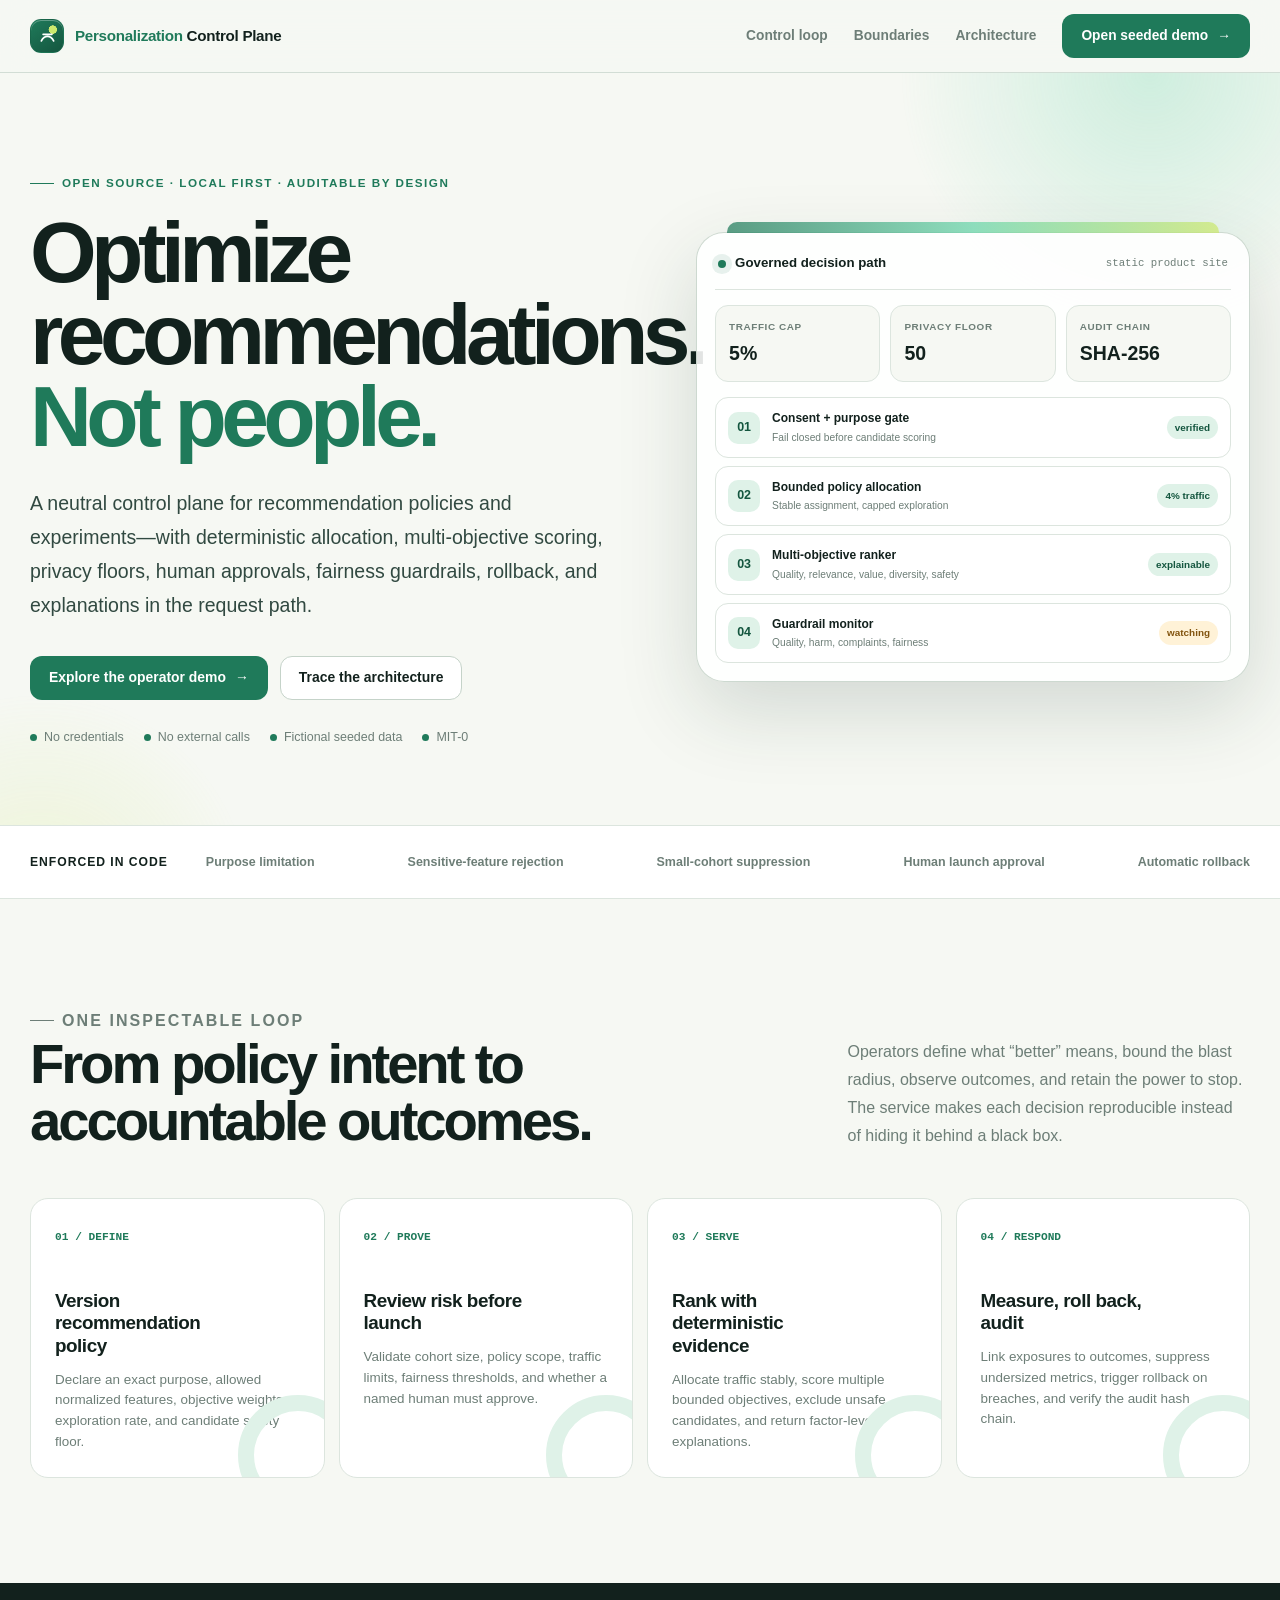
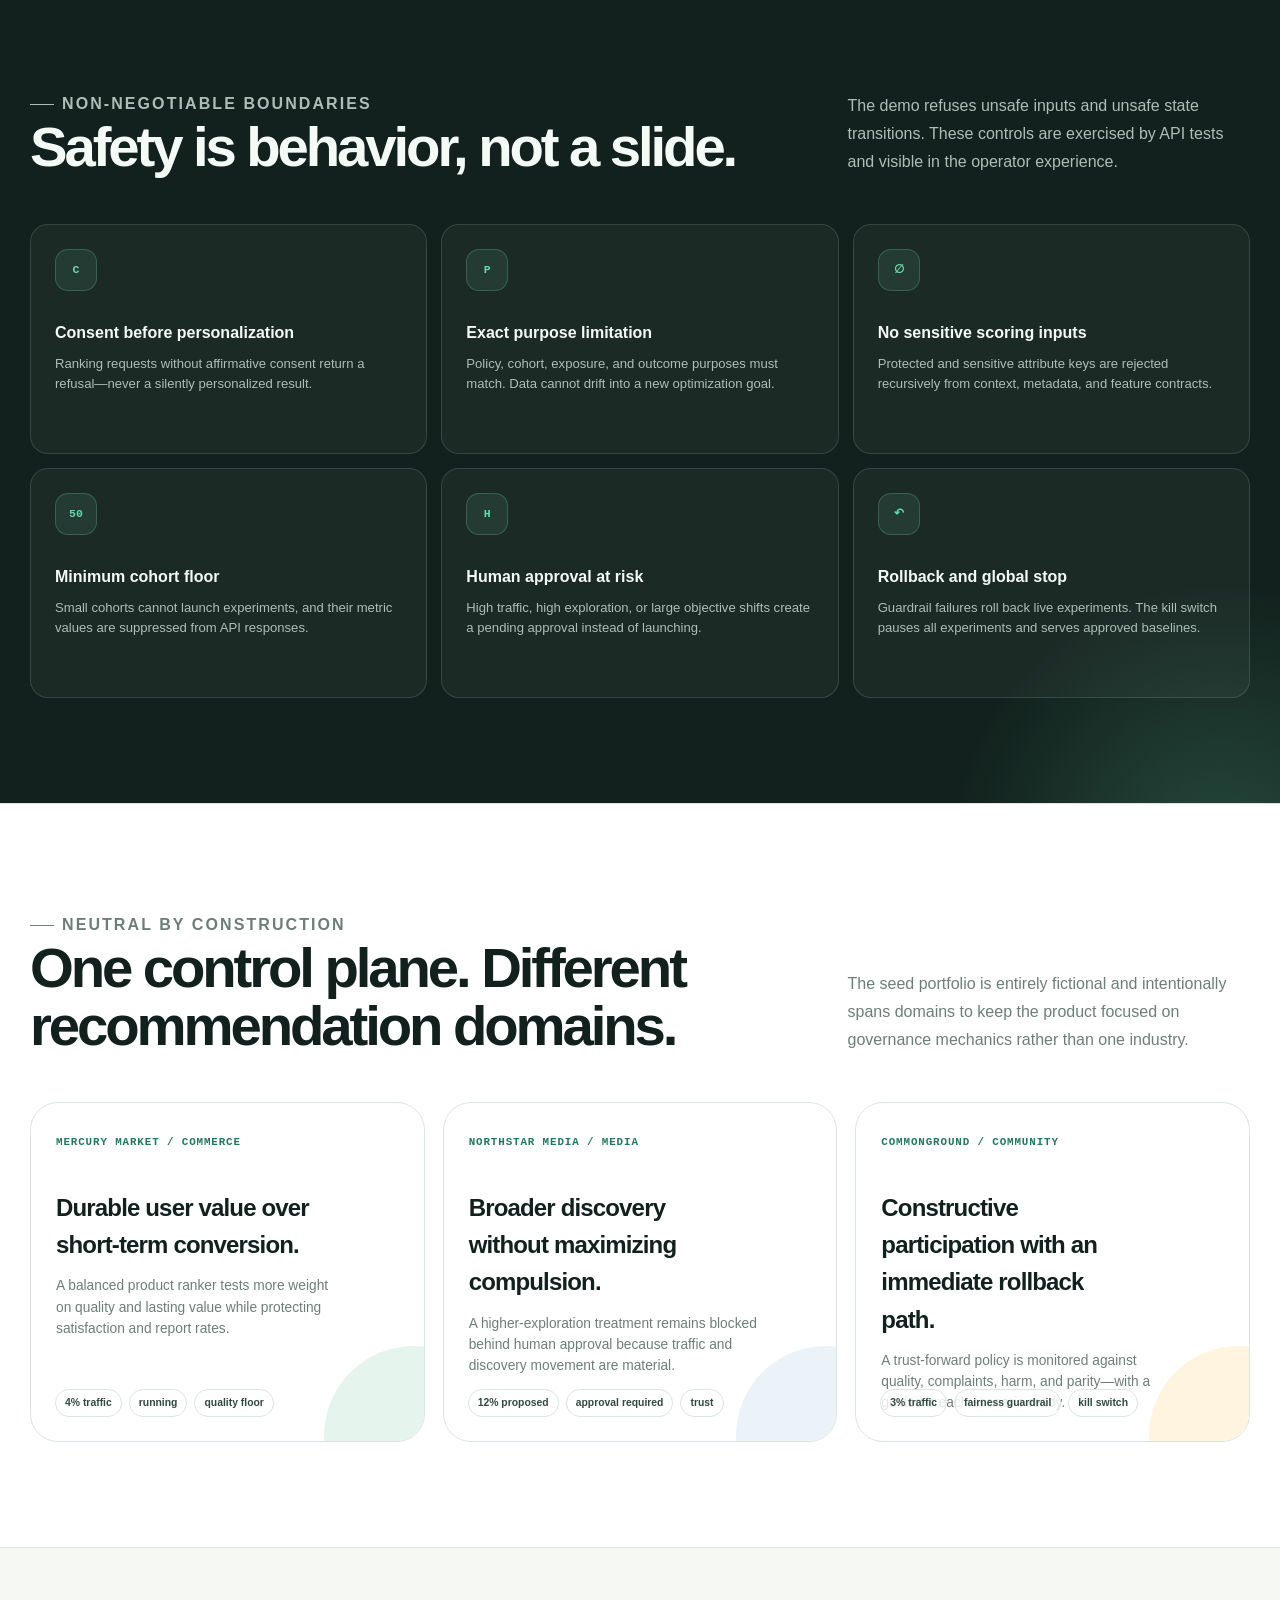
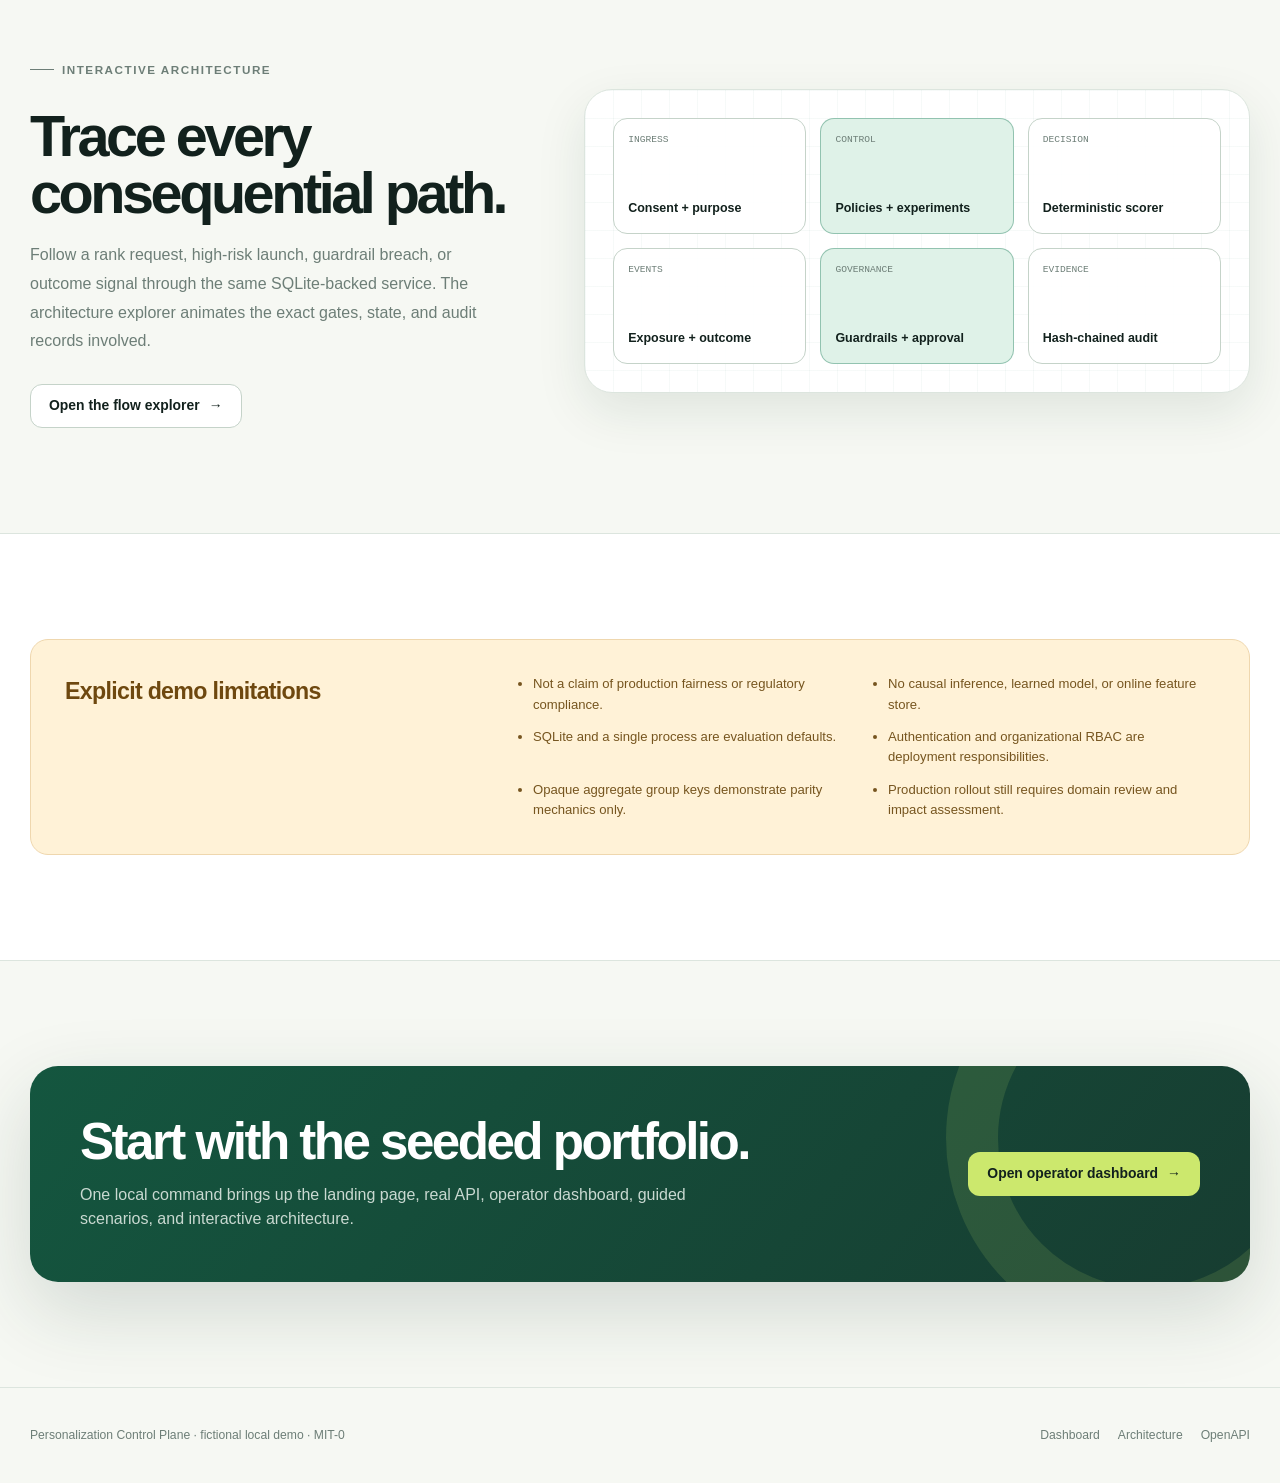
==== site/index.html @ 8608c295 "Initial open-source release" ====
<!doctype html>
<html lang="en">
  <head>
    <meta charset="utf-8">
    <meta name="viewport" content="width=device-width, initial-scale=1">
    <meta name="description" content="An open-source control plane for governed recommendation policies, experiments, guardrails, approvals, and deterministic ranking.">
    <meta name="theme-color" content="#f6f8f3">
    <title>Personalization Control Plane</title>
    <link rel="icon" href="data:image/svg+xml,%3Csvg xmlns='http://www.w3.org/2000/svg' viewBox='0 0 32 32'%3E%3Crect width='32' height='32' rx='9' fill='%231f7a5a'/%3E%3Cpath d='M8 20c4-8 12-8 16 0M10 13h12' stroke='white' stroke-width='2.2' fill='none' stroke-linecap='round'/%3E%3C/svg%3E">
    <link rel="stylesheet" href="assets/styles.css">
    <script src="assets/site.js" defer></script>
  </head>
  <body>
    <a class="skip-link" href="#main">Skip to content</a>
    <nav class="site-nav" aria-label="Primary navigation">
      <div class="container site-nav__inner">
        <a class="brand" href="./">
          <span class="brand__mark" aria-hidden="true">
            <svg viewBox="0 0 24 24" fill="none">
              <path d="M5 17c3.4-6.7 10.6-6.7 14 0M7 9.5h10" stroke="currentColor" stroke-width="2" stroke-linecap="round"/>
            </svg>
          </span>
          <span class="brand__text"><span>Personalization</span> Control Plane</span>
        </a>
        <button class="nav-toggle" type="button" aria-label="Toggle navigation" aria-expanded="false">☰</button>
        <div class="nav-links">
          <a href="#control-loop">Control loop</a>
          <a href="#principles">Boundaries</a>
          <a href="./architecture.html">Architecture</a>
          <a href="./dashboard.html" class="button">Open seeded demo <span aria-hidden="true">→</span></a>
        </div>
      </div>
    </nav>

    <main id="main">
      <section class="hero">
        <div class="container hero__grid">
          <div class="hero__copy reveal">
            <p class="eyebrow">Open source · local first · auditable by design</p>
            <h1>Optimize recommendations. <em>Not people.</em></h1>
            <p class="hero__lede">
              A neutral control plane for recommendation policies and experiments—with
              deterministic allocation, multi-objective scoring, privacy floors, human
              approvals, fairness guardrails, rollback, and explanations in the request path.
            </p>
            <div class="hero__actions">
              <a class="button" href="./dashboard.html">Explore the operator demo <span aria-hidden="true">→</span></a>
              <a class="button button--secondary" href="./architecture.html">Trace the architecture</a>
            </div>
            <ul class="hero__proof" aria-label="Product qualities">
              <li>No credentials</li>
              <li>No external calls</li>
              <li>Fictional seeded data</li>
              <li>MIT-0</li>
            </ul>
          </div>

          <div class="control-preview reveal" aria-label="Product preview">
            <div class="preview__bar">
              <div class="preview__title"><span class="live-dot"></span> Governed decision path</div>
              <span class="preview__status" id="service-status">checking local service…</span>
            </div>
            <div class="preview__metrics">
              <div class="preview-metric">
                <span>Traffic cap</span>
                <strong>5%</strong>
              </div>
              <div class="preview-metric">
                <span>Privacy floor</span>
                <strong>50</strong>
              </div>
              <div class="preview-metric">
                <span>Audit chain</span>
                <strong>SHA-256</strong>
              </div>
            </div>
            <div class="flow-stack">
              <div class="flow-row">
                <span class="flow-row__icon">01</span>
                <span><strong>Consent + purpose gate</strong><small>Fail closed before candidate scoring</small></span>
                <span class="status-pill">verified</span>
              </div>
              <div class="flow-row">
                <span class="flow-row__icon">02</span>
                <span><strong>Bounded policy allocation</strong><small>Stable assignment, capped exploration</small></span>
                <span class="status-pill">4% traffic</span>
              </div>
              <div class="flow-row">
                <span class="flow-row__icon">03</span>
                <span><strong>Multi-objective ranker</strong><small>Quality, relevance, value, diversity, safety</small></span>
                <span class="status-pill">explainable</span>
              </div>
              <div class="flow-row">
                <span class="flow-row__icon">04</span>
                <span><strong>Guardrail monitor</strong><small>Quality, harm, complaints, fairness</small></span>
                <span class="status-pill status-pill--amber">watching</span>
              </div>
            </div>
          </div>
        </div>
      </section>

      <div class="trust-bar">
        <div class="container trust-bar__inner">
          <strong>Enforced in code</strong>
          <ul class="trust-list">
            <li>Purpose limitation</li>
            <li>Sensitive-feature rejection</li>
            <li>Small-cohort suppression</li>
            <li>Human launch approval</li>
            <li>Automatic rollback</li>
          </ul>
        </div>
      </div>

      <section class="section" id="control-loop">
        <div class="container">
          <div class="section-head reveal">
            <div>
              <p class="eyebrow">One inspectable loop</p>
              <h2>From policy intent to accountable outcomes.</h2>
            </div>
            <p>
              Operators define what “better” means, bound the blast radius, observe
              outcomes, and retain the power to stop. The service makes each decision
              reproducible instead of hiding it behind a black box.
            </p>
          </div>
          <div class="loop-grid">
            <article class="loop-card reveal">
              <span class="loop-card__number">01 / DEFINE</span>
              <h3>Version recommendation policy</h3>
              <p>Declare an exact purpose, allowed normalized features, objective weights, exploration rate, and candidate safety floor.</p>
              <span class="loop-card__line"></span>
            </article>
            <article class="loop-card reveal">
              <span class="loop-card__number">02 / PROVE</span>
              <h3>Review risk before launch</h3>
              <p>Validate cohort size, policy scope, traffic limits, fairness thresholds, and whether a named human must approve.</p>
              <span class="loop-card__line"></span>
            </article>
            <article class="loop-card reveal">
              <span class="loop-card__number">03 / SERVE</span>
              <h3>Rank with deterministic evidence</h3>
              <p>Allocate traffic stably, score multiple bounded objectives, exclude unsafe candidates, and return factor-level explanations.</p>
              <span class="loop-card__line"></span>
            </article>
            <article class="loop-card reveal">
              <span class="loop-card__number">04 / RESPOND</span>
              <h3>Measure, roll back, audit</h3>
              <p>Link exposures to outcomes, suppress undersized metrics, trigger rollback on breaches, and verify the audit hash chain.</p>
              <span class="loop-card__line"></span>
            </article>
          </div>
        </div>
      </section>

      <section class="section section--dark" id="principles">
        <div class="container">
          <div class="section-head reveal">
            <div>
              <p class="eyebrow">Non-negotiable boundaries</p>
              <h2>Safety is behavior, not a slide.</h2>
            </div>
            <p>
              The demo refuses unsafe inputs and unsafe state transitions. These controls
              are exercised by API tests and visible in the operator experience.
            </p>
          </div>
          <div class="principle-grid">
            <article class="principle-card reveal">
              <span class="principle-card__icon">C</span>
              <h3>Consent before personalization</h3>
              <p>Ranking requests without affirmative consent return a refusal—never a silently personalized result.</p>
            </article>
            <article class="principle-card reveal">
              <span class="principle-card__icon">P</span>
              <h3>Exact purpose limitation</h3>
              <p>Policy, cohort, exposure, and outcome purposes must match. Data cannot drift into a new optimization goal.</p>
            </article>
            <article class="principle-card reveal">
              <span class="principle-card__icon">∅</span>
              <h3>No sensitive scoring inputs</h3>
              <p>Protected and sensitive attribute keys are rejected recursively from context, metadata, and feature contracts.</p>
            </article>
            <article class="principle-card reveal">
              <span class="principle-card__icon">50</span>
              <h3>Minimum cohort floor</h3>
              <p>Small cohorts cannot launch experiments, and their metric values are suppressed from API responses.</p>
            </article>
            <article class="principle-card reveal">
              <span class="principle-card__icon">H</span>
              <h3>Human approval at risk</h3>
              <p>High traffic, high exploration, or large objective shifts create a pending approval instead of launching.</p>
            </article>
            <article class="principle-card reveal">
              <span class="principle-card__icon">↶</span>
              <h3>Rollback and global stop</h3>
              <p>Guardrail failures roll back live experiments. The kill switch pauses all experiments and serves approved baselines.</p>
            </article>
          </div>
        </div>
      </section>

      <section class="section section--surface">
        <div class="container">
          <div class="section-head reveal">
            <div>
              <p class="eyebrow">Neutral by construction</p>
              <h2>One control plane. Different recommendation domains.</h2>
            </div>
            <p>
              The seed portfolio is entirely fictional and intentionally spans domains to
              keep the product focused on governance mechanics rather than one industry.
            </p>
          </div>
          <div class="domains">
            <article class="domain-card reveal" style="--domain-accent: #dff2e8">
              <span class="domain-card__label">Mercury Market / Commerce</span>
              <h3>Durable user value over short-term conversion.</h3>
              <p>A balanced product ranker tests more weight on quality and lasting value while protecting satisfaction and report rates.</p>
              <div class="domain-card__meta"><span class="tag">4% traffic</span><span class="tag">running</span><span class="tag">quality floor</span></div>
            </article>
            <article class="domain-card reveal" style="--domain-accent: #e6f0f8">
              <span class="domain-card__label">Northstar Media / Media</span>
              <h3>Broader discovery without maximizing compulsion.</h3>
              <p>A higher-exploration treatment remains blocked behind human approval because traffic and discovery movement are material.</p>
              <div class="domain-card__meta"><span class="tag">12% proposed</span><span class="tag">approval required</span><span class="tag">trust</span></div>
            </article>
            <article class="domain-card reveal" style="--domain-accent: #fff2d7">
              <span class="domain-card__label">CommonGround / Community</span>
              <h3>Constructive participation with an immediate rollback path.</h3>
              <p>A trust-forward policy is monitored against quality, complaints, harm, and parity—with a guided breach scenario ready.</p>
              <div class="domain-card__meta"><span class="tag">3% traffic</span><span class="tag">fairness guardrail</span><span class="tag">kill switch</span></div>
            </article>
          </div>
        </div>
      </section>

      <section class="section">
        <div class="container architecture-teaser">
          <div class="architecture-teaser__copy reveal">
            <p class="eyebrow">Interactive architecture</p>
            <h2>Trace every consequential path.</h2>
            <p>
              Follow a rank request, high-risk launch, guardrail breach, or outcome signal
              through the same SQLite-backed service. The architecture explorer animates
              the exact gates, state, and audit records involved.
            </p>
            <a class="button button--secondary" href="./architecture.html">Open the flow explorer <span aria-hidden="true">→</span></a>
          </div>
          <div class="mini-architecture reveal" aria-label="Architecture preview">
            <div class="mini-node"><span>INGRESS</span><strong>Consent + purpose</strong></div>
            <div class="mini-node"><span>CONTROL</span><strong>Policies + experiments</strong></div>
            <div class="mini-node"><span>DECISION</span><strong>Deterministic scorer</strong></div>
            <div class="mini-node"><span>EVENTS</span><strong>Exposure + outcome</strong></div>
            <div class="mini-node"><span>GOVERNANCE</span><strong>Guardrails + approval</strong></div>
            <div class="mini-node"><span>EVIDENCE</span><strong>Hash-chained audit</strong></div>
          </div>
        </div>
      </section>

      <section class="section section--surface">
        <div class="container">
          <div class="limitations reveal">
            <h2>Explicit demo limitations</h2>
            <ul>
              <li>Not a claim of production fairness or regulatory compliance.</li>
              <li>No causal inference, learned model, or online feature store.</li>
              <li>SQLite and a single process are evaluation defaults.</li>
              <li>Authentication and organizational RBAC are deployment responsibilities.</li>
              <li>Opaque aggregate group keys demonstrate parity mechanics only.</li>
              <li>Production rollout still requires domain review and impact assessment.</li>
            </ul>
          </div>
        </div>
      </section>

      <section class="section">
        <div class="container">
          <div class="cta-panel reveal">
            <div>
              <h2>Start with the seeded portfolio.</h2>
              <p>One local command brings up the landing page, real API, operator dashboard, guided scenarios, and interactive architecture.</p>
            </div>
            <a class="button" href="./dashboard.html">Open operator dashboard <span aria-hidden="true">→</span></a>
          </div>
        </div>
      </section>
    </main>

    <footer class="footer">
      <div class="container footer__inner">
        <span>Personalization Control Plane · fictional local demo · MIT-0</span>
        <div class="footer__links">
          <a href="./dashboard.html">Dashboard</a>
          <a href="./architecture.html">Architecture</a>
          <a href="/api/docs">OpenAPI</a>
        </div>
      </div>
    </footer>
  </body>
</html>
---- site/assets/styles.css ----
:root {
  --ink: #12211d;
  --ink-soft: #314941;
  --muted: #6d7e77;
  --paper: #f6f8f3;
  --surface: #ffffff;
  --surface-tint: #edf4ee;
  --line: #dce5de;
  --line-strong: #c5d3c9;
  --green: #1f7a5a;
  --green-dark: #14563f;
  --green-soft: #dff2e8;
  --mint: #69d5aa;
  --lime: #cce86d;
  --amber: #d9912b;
  --amber-soft: #fff2d7;
  --red: #ba4b4b;
  --red-soft: #fee9e5;
  --blue: #426e92;
  --blue-soft: #e6f0f8;
  --violet: #6557a5;
  --shadow-sm: 0 2px 10px rgba(23, 57, 44, 0.06);
  --shadow: 0 18px 50px rgba(23, 57, 44, 0.1);
  --shadow-lg: 0 28px 80px rgba(23, 57, 44, 0.16);
  --radius-sm: 10px;
  --radius: 18px;
  --radius-lg: 28px;
  --max: 1220px;
  --mono: "SFMono-Regular", Consolas, "Liberation Mono", monospace;
  --sans: Inter, ui-sans-serif, -apple-system, BlinkMacSystemFont, "Segoe UI", sans-serif;
}

* {
  box-sizing: border-box;
}

html {
  scroll-behavior: smooth;
}

body {
  margin: 0;
  background: var(--paper);
  color: var(--ink);
  font-family: var(--sans);
  line-height: 1.55;
  text-rendering: optimizeLegibility;
}

body::selection {
  background: var(--lime);
  color: var(--ink);
}

a {
  color: inherit;
}

button,
input,
select,
textarea {
  font: inherit;
}

button,
a {
  -webkit-tap-highlight-color: transparent;
}

button:focus-visible,
a:focus-visible,
input:focus-visible,
select:focus-visible,
textarea:focus-visible {
  outline: 3px solid rgba(31, 122, 90, 0.3);
  outline-offset: 3px;
}

.skip-link {
  position: fixed;
  top: -80px;
  left: 16px;
  z-index: 1000;
  padding: 10px 16px;
  border-radius: 0 0 10px 10px;
  background: var(--ink);
  color: #fff;
  text-decoration: none;
}

.skip-link:focus {
  top: 0;
}

.container {
  width: min(calc(100% - 40px), var(--max));
  margin: 0 auto;
}

.site-nav {
  position: sticky;
  top: 0;
  z-index: 100;
  border-bottom: 1px solid rgba(197, 211, 201, 0.72);
  background: rgba(246, 248, 243, 0.9);
  backdrop-filter: blur(18px);
}

.site-nav__inner {
  min-height: 72px;
  display: flex;
  align-items: center;
  justify-content: space-between;
  gap: 24px;
}

.brand {
  display: inline-flex;
  align-items: center;
  gap: 11px;
  color: var(--ink);
  font-size: 0.95rem;
  font-weight: 780;
  letter-spacing: -0.02em;
  text-decoration: none;
}

.brand__mark {
  width: 34px;
  height: 34px;
  display: grid;
  place-items: center;
  border: 1px solid rgba(31, 122, 90, 0.18);
  border-radius: 11px;
  background:
    radial-gradient(circle at 68% 30%, var(--lime) 0 13%, transparent 14%),
    linear-gradient(145deg, var(--green), var(--green-dark));
  box-shadow: inset 0 1px rgba(255, 255, 255, 0.3);
  color: white;
}

.brand__mark svg {
  width: 21px;
  height: 21px;
}

.brand__text span {
  color: var(--green);
}

.nav-links {
  display: flex;
  align-items: center;
  gap: 26px;
  margin-left: auto;
}

.nav-links a {
  color: var(--muted);
  font-size: 0.86rem;
  font-weight: 650;
  text-decoration: none;
  transition: color 0.2s ease;
}

.nav-links a:hover {
  color: var(--ink);
}

.nav-links a.button,
.nav-links a.button:hover {
  color: #fff !important;
}

.nav-toggle {
  display: none;
  width: 42px;
  height: 42px;
  border: 1px solid var(--line);
  border-radius: 12px;
  background: var(--surface);
  color: var(--ink);
  cursor: pointer;
}

.button {
  min-height: 44px;
  display: inline-flex;
  align-items: center;
  justify-content: center;
  gap: 9px;
  padding: 0 18px;
  border: 1px solid transparent;
  border-radius: 12px;
  background: var(--green);
  color: #fff;
  font-size: 0.87rem;
  font-weight: 730;
  text-decoration: none;
  cursor: pointer;
  transition:
    transform 0.2s ease,
    box-shadow 0.2s ease,
    background 0.2s ease;
}

.button:hover {
  transform: translateY(-1px);
  background: var(--green-dark);
  box-shadow: 0 10px 24px rgba(31, 122, 90, 0.2);
}

.button--secondary {
  border-color: var(--line-strong);
  background: var(--surface);
  color: var(--ink);
}

.button--secondary:hover {
  background: var(--surface-tint);
  box-shadow: var(--shadow-sm);
}

.button--danger {
  background: var(--red);
}

.button--danger:hover {
  background: #963b3b;
  box-shadow: 0 10px 24px rgba(186, 75, 75, 0.22);
}

.button--warning {
  border-color: #efd5a8;
  background: var(--amber-soft);
  color: #7a4d0b;
}

.button--small {
  min-height: 34px;
  padding: 0 12px;
  border-radius: 9px;
  font-size: 0.76rem;
}

.eyebrow {
  display: inline-flex;
  align-items: center;
  gap: 8px;
  margin: 0 0 18px;
  color: var(--green);
  font-size: 0.73rem;
  font-weight: 800;
  letter-spacing: 0.13em;
  text-transform: uppercase;
}

.eyebrow::before {
  width: 24px;
  height: 1px;
  background: currentColor;
  content: "";
}

.hero {
  position: relative;
  overflow: hidden;
  padding: 94px 0 78px;
}

.hero::before,
.hero::after {
  position: absolute;
  border-radius: 999px;
  content: "";
  filter: blur(1px);
  pointer-events: none;
}

.hero::before {
  width: 520px;
  height: 520px;
  top: -260px;
  right: -130px;
  background: radial-gradient(circle, rgba(105, 213, 170, 0.28), transparent 68%);
}

.hero::after {
  width: 440px;
  height: 440px;
  bottom: -300px;
  left: -180px;
  background: radial-gradient(circle, rgba(204, 232, 109, 0.22), transparent 68%);
}

.hero__grid {
  position: relative;
  z-index: 1;
  display: grid;
  grid-template-columns: minmax(0, 1.02fr) minmax(450px, 0.98fr);
  align-items: center;
  gap: clamp(42px, 7vw, 94px);
}

.hero h1 {
  max-width: 760px;
  margin: 0;
  font-size: clamp(3.2rem, 6.7vw, 6.2rem);
  font-weight: 810;
  letter-spacing: -0.065em;
  line-height: 0.96;
}

.hero h1 em {
  color: var(--green);
  font-style: normal;
}

.hero__lede {
  max-width: 670px;
  margin: 28px 0 0;
  color: var(--ink-soft);
  font-size: clamp(1.02rem, 1.8vw, 1.22rem);
  line-height: 1.75;
}

.hero__actions {
  display: flex;
  flex-wrap: wrap;
  gap: 12px;
  margin-top: 34px;
}

.hero__proof {
  display: flex;
  flex-wrap: wrap;
  gap: 8px 20px;
  margin: 28px 0 0;
  padding: 0;
  color: var(--muted);
  font-size: 0.78rem;
  list-style: none;
}

.hero__proof li {
  display: inline-flex;
  align-items: center;
  gap: 7px;
}

.hero__proof li::before {
  width: 7px;
  height: 7px;
  border-radius: 50%;
  background: var(--green);
  content: "";
}

.control-preview {
  position: relative;
  padding: 18px;
  border: 1px solid rgba(197, 211, 201, 0.86);
  border-radius: var(--radius-lg);
  background: rgba(255, 255, 255, 0.88);
  box-shadow: var(--shadow-lg);
  transform: rotate(1.2deg);
}

.control-preview::before {
  position: absolute;
  inset: -11px 30px auto;
  height: 11px;
  border-radius: 10px 10px 0 0;
  background: linear-gradient(90deg, var(--green), var(--mint), var(--lime));
  content: "";
  opacity: 0.72;
}

.preview__bar {
  display: flex;
  align-items: center;
  justify-content: space-between;
  gap: 16px;
  padding: 2px 3px 15px;
  border-bottom: 1px solid var(--line);
}

.preview__title {
  display: flex;
  align-items: center;
  gap: 9px;
  font-size: 0.83rem;
  font-weight: 760;
}

.live-dot {
  width: 8px;
  height: 8px;
  border-radius: 50%;
  background: var(--green);
  box-shadow: 0 0 0 6px rgba(31, 122, 90, 0.1);
  animation: livePulse 2.2s ease-in-out infinite;
}

@keyframes livePulse {
  50% {
    box-shadow: 0 0 0 10px rgba(31, 122, 90, 0.02);
    opacity: 0.66;
  }
}

.preview__status {
  color: var(--muted);
  font-family: var(--mono);
  font-size: 0.67rem;
}

.preview__metrics {
  display: grid;
  grid-template-columns: repeat(3, 1fr);
  gap: 10px;
  margin: 15px 0;
}

.preview-metric {
  padding: 13px;
  border: 1px solid var(--line);
  border-radius: 13px;
  background: var(--paper);
}

.preview-metric span {
  display: block;
  color: var(--muted);
  font-size: 0.62rem;
  font-weight: 700;
  letter-spacing: 0.06em;
  text-transform: uppercase;
}

.preview-metric strong {
  display: block;
  margin-top: 4px;
  font-size: 1.22rem;
}

.flow-stack {
  display: grid;
  gap: 8px;
}

.flow-row {
  display: grid;
  grid-template-columns: 34px 1fr auto;
  align-items: center;
  gap: 10px;
  padding: 11px 12px;
  border: 1px solid var(--line);
  border-radius: 13px;
  background: var(--surface);
}

.flow-row__icon {
  width: 32px;
  height: 32px;
  display: grid;
  place-items: center;
  border-radius: 10px;
  background: var(--green-soft);
  color: var(--green-dark);
  font-size: 0.78rem;
  font-weight: 800;
}

.flow-row strong {
  display: block;
  font-size: 0.75rem;
}

.flow-row small {
  display: block;
  margin-top: 2px;
  color: var(--muted);
  font-size: 0.64rem;
}

.status-pill {
  display: inline-flex;
  align-items: center;
  gap: 6px;
  padding: 4px 8px;
  border-radius: 999px;
  background: var(--green-soft);
  color: var(--green-dark);
  font-size: 0.62rem;
  font-weight: 760;
}

.status-pill--amber {
  background: var(--amber-soft);
  color: #82540f;
}

.status-pill--red {
  background: var(--red-soft);
  color: #8d3434;
}

.trust-bar {
  border-block: 1px solid var(--line);
  background: var(--surface);
}

.trust-bar__inner {
  min-height: 72px;
  display: grid;
  grid-template-columns: auto 1fr;
  align-items: center;
  gap: 38px;
}

.trust-bar strong {
  font-size: 0.76rem;
  letter-spacing: 0.08em;
  text-transform: uppercase;
}

.trust-list {
  display: flex;
  justify-content: space-between;
  gap: 20px;
  padding: 0;
  color: var(--muted);
  font-size: 0.78rem;
  font-weight: 650;
  list-style: none;
}

.section {
  padding: 105px 0;
}

.section--surface {
  border-block: 1px solid var(--line);
  background: var(--surface);
}

.section--dark {
  position: relative;
  overflow: hidden;
  background: var(--ink);
  color: #f4faf6;
}

.section--dark::before {
  position: absolute;
  width: 560px;
  height: 560px;
  right: -220px;
  bottom: -330px;
  border-radius: 50%;
  background: radial-gradient(circle, rgba(105, 213, 170, 0.22), transparent 68%);
  content: "";
}

.section-head {
  display: grid;
  grid-template-columns: minmax(0, 0.78fr) minmax(300px, 0.42fr);
  align-items: end;
  gap: 70px;
  margin-bottom: 48px;
}

.section-head h2,
.section-title {
  margin: 0;
  font-size: clamp(2.2rem, 4.4vw, 4.2rem);
  font-weight: 800;
  letter-spacing: -0.055em;
  line-height: 1.02;
}

.section-head p,
.section-copy {
  margin: 0;
  color: var(--muted);
  font-size: 1rem;
  line-height: 1.75;
}

.section--dark .section-head p,
.section--dark .section-copy {
  color: #aebeb6;
}

.loop-grid {
  display: grid;
  grid-template-columns: repeat(4, 1fr);
  gap: 14px;
}

.loop-card {
  position: relative;
  min-height: 280px;
  padding: 24px;
  overflow: hidden;
  border: 1px solid var(--line);
  border-radius: var(--radius);
  background: var(--surface);
  transition:
    transform 0.25s ease,
    box-shadow 0.25s ease,
    border-color 0.25s ease;
}

.loop-card:hover {
  transform: translateY(-4px);
  border-color: var(--line-strong);
  box-shadow: var(--shadow);
}

.loop-card__number {
  display: inline-flex;
  color: var(--green);
  font-family: var(--mono);
  font-size: 0.7rem;
  font-weight: 700;
}

.loop-card h3 {
  max-width: 190px;
  margin: 42px 0 12px;
  font-size: 1.18rem;
  letter-spacing: -0.025em;
  line-height: 1.2;
}

.loop-card p {
  margin: 0;
  color: var(--muted);
  font-size: 0.84rem;
}

.loop-card__line {
  position: absolute;
  width: 120px;
  height: 120px;
  right: -34px;
  bottom: -38px;
  border: 16px solid var(--green-soft);
  border-radius: 50%;
}

.principle-grid {
  display: grid;
  grid-template-columns: repeat(3, 1fr);
  gap: 14px;
}

.principle-card {
  min-height: 230px;
  padding: 24px;
  border: 1px solid rgba(255, 255, 255, 0.12);
  border-radius: var(--radius);
  background: rgba(255, 255, 255, 0.045);
}

.principle-card__icon {
  width: 42px;
  height: 42px;
  display: grid;
  place-items: center;
  border: 1px solid rgba(105, 213, 170, 0.25);
  border-radius: 13px;
  background: rgba(105, 213, 170, 0.1);
  color: var(--mint);
  font-family: var(--mono);
  font-size: 0.72rem;
  font-weight: 800;
}

.principle-card h3 {
  margin: 30px 0 8px;
  font-size: 1rem;
}

.principle-card p {
  margin: 0;
  color: #aebeb6;
  font-size: 0.82rem;
}

.domains {
  display: grid;
  grid-template-columns: repeat(3, 1fr);
  gap: 18px;
}

.domain-card {
  position: relative;
  min-height: 340px;
  padding: 25px;
  overflow: hidden;
  border: 1px solid var(--line);
  border-radius: var(--radius-lg);
  background: var(--surface);
}

.domain-card::after {
  position: absolute;
  width: 180px;
  height: 180px;
  right: -80px;
  bottom: -85px;
  border-radius: 50%;
  background: var(--domain-accent, var(--green-soft));
  content: "";
  opacity: 0.8;
}

.domain-card__label {
  color: var(--green);
  font-family: var(--mono);
  font-size: 0.68rem;
  font-weight: 800;
  letter-spacing: 0.08em;
  text-transform: uppercase;
}

.domain-card h3 {
  max-width: 260px;
  margin: 36px 0 12px;
  font-size: 1.5rem;
  letter-spacing: -0.035em;
}

.domain-card p {
  max-width: 290px;
  margin: 0;
  color: var(--muted);
  font-size: 0.86rem;
}

.domain-card__meta {
  position: absolute;
  z-index: 1;
  bottom: 24px;
  left: 24px;
  display: flex;
  flex-wrap: wrap;
  gap: 7px;
}

.tag {
  display: inline-flex;
  padding: 5px 9px;
  border: 1px solid var(--line);
  border-radius: 999px;
  background: rgba(255, 255, 255, 0.82);
  color: var(--ink-soft);
  font-size: 0.65rem;
  font-weight: 700;
}

.architecture-teaser {
  display: grid;
  grid-template-columns: minmax(0, 0.42fr) minmax(0, 0.58fr);
  gap: 72px;
  align-items: center;
}

.architecture-teaser__copy h2 {
  margin: 0 0 20px;
  font-size: clamp(2.4rem, 4.5vw, 4.6rem);
  letter-spacing: -0.06em;
  line-height: 0.98;
}

.architecture-teaser__copy p {
  margin: 0 0 28px;
  color: var(--muted);
  line-height: 1.8;
}

.mini-architecture {
  position: relative;
  display: grid;
  grid-template-columns: repeat(3, 1fr);
  gap: 14px;
  padding: 28px;
  border: 1px solid var(--line);
  border-radius: var(--radius-lg);
  background:
    linear-gradient(rgba(31, 122, 90, 0.04) 1px, transparent 1px),
    linear-gradient(90deg, rgba(31, 122, 90, 0.04) 1px, transparent 1px),
    var(--surface);
  background-size: 28px 28px;
  box-shadow: var(--shadow);
}

.mini-node {
  min-height: 116px;
  display: flex;
  flex-direction: column;
  justify-content: space-between;
  padding: 14px;
  border: 1px solid var(--line-strong);
  border-radius: 14px;
  background: rgba(255, 255, 255, 0.94);
}

.mini-node:nth-child(2),
.mini-node:nth-child(5) {
  border-color: rgba(31, 122, 90, 0.4);
  background: var(--green-soft);
}

.mini-node span {
  color: var(--muted);
  font-family: var(--mono);
  font-size: 0.6rem;
}

.mini-node strong {
  font-size: 0.78rem;
}

.limitations {
  display: grid;
  grid-template-columns: 0.35fr 0.65fr;
  gap: 70px;
  padding: 34px;
  border: 1px solid #efd7ae;
  border-radius: var(--radius);
  background: var(--amber-soft);
}

.limitations h2 {
  margin: 0;
  color: #6e480f;
  font-size: 1.45rem;
  letter-spacing: -0.03em;
}

.limitations ul {
  display: grid;
  grid-template-columns: repeat(2, 1fr);
  gap: 12px 28px;
  margin: 0;
  padding-left: 20px;
  color: #76551f;
  font-size: 0.82rem;
}

.cta-panel {
  position: relative;
  overflow: hidden;
  display: grid;
  grid-template-columns: 1fr auto;
  align-items: center;
  gap: 40px;
  padding: 50px;
  border-radius: var(--radius-lg);
  background: linear-gradient(130deg, var(--green-dark), #173d31);
  color: #fff;
  box-shadow: var(--shadow-lg);
}

.cta-panel::after {
  position: absolute;
  width: 300px;
  height: 300px;
  right: -100px;
  top: -130px;
  border: 52px solid rgba(204, 232, 109, 0.12);
  border-radius: 50%;
  content: "";
}

.cta-panel h2 {
  position: relative;
  z-index: 1;
  margin: 0;
  font-size: clamp(2rem, 4vw, 3.6rem);
  letter-spacing: -0.05em;
  line-height: 1;
}

.cta-panel p {
  position: relative;
  z-index: 1;
  max-width: 610px;
  margin: 15px 0 0;
  color: #c9d9d1;
}

.cta-panel .button {
  position: relative;
  z-index: 1;
  background: var(--lime);
  color: var(--ink);
}

.footer {
  padding: 38px 0;
  border-top: 1px solid var(--line);
}

.footer__inner {
  display: flex;
  justify-content: space-between;
  gap: 30px;
  color: var(--muted);
  font-size: 0.76rem;
}

.footer__links {
  display: flex;
  flex-wrap: wrap;
  gap: 18px;
}

.footer a {
  text-decoration: none;
}

.reveal {
  opacity: 1;
  transform: none;
}

/* Dashboard ------------------------------------------------------------- */

.dashboard-body {
  min-height: 100vh;
  overflow-x: hidden;
  background: #f2f5f0;
}

.dashboard-shell {
  min-height: 100vh;
  display: grid;
  grid-template-columns: 248px minmax(0, 1fr);
}

.sidebar {
  position: sticky;
  top: 0;
  height: 100vh;
  display: flex;
  flex-direction: column;
  padding: 22px 16px;
  border-right: 1px solid var(--line);
  background: #f8faf6;
}

.sidebar .brand {
  padding: 0 8px 22px;
}

.sidebar__label {
  margin: 14px 10px 8px;
  color: #90a098;
  font-size: 0.62rem;
  font-weight: 800;
  letter-spacing: 0.12em;
  text-transform: uppercase;
}

.dashboard-nav {
  display: grid;
  gap: 4px;
}

.dashboard-nav button {
  width: 100%;
  display: flex;
  align-items: center;
  gap: 11px;
  padding: 10px 12px;
  border: 0;
  border-radius: 10px;
  background: transparent;
  color: var(--muted);
  font-size: 0.78rem;
  font-weight: 660;
  text-align: left;
  cursor: pointer;
}

.dashboard-nav button:hover {
  background: #edf2ed;
  color: var(--ink);
}

.dashboard-nav button.is-active {
  background: var(--green-soft);
  color: var(--green-dark);
}

.nav-icon {
  width: 20px;
  display: inline-grid;
  place-items: center;
  font-family: var(--mono);
  font-size: 0.64rem;
  font-weight: 800;
}

.sidebar__footer {
  margin-top: auto;
  padding: 14px;
  border: 1px solid var(--line);
  border-radius: 14px;
  background: var(--surface);
}

.sidebar__footer strong {
  display: block;
  font-size: 0.72rem;
}

.sidebar__footer p {
  margin: 5px 0 0;
  color: var(--muted);
  font-size: 0.65rem;
}

.dashboard-main {
  min-width: 0;
}

.dashboard-topbar {
  position: sticky;
  top: 0;
  z-index: 50;
  min-height: 70px;
  display: flex;
  align-items: center;
  justify-content: space-between;
  gap: 20px;
  padding: 0 28px;
  border-bottom: 1px solid var(--line);
  background: rgba(242, 245, 240, 0.9);
  backdrop-filter: blur(16px);
}

.topbar__title {
  display: flex;
  align-items: center;
  gap: 12px;
}

.topbar__title h1 {
  margin: 0;
  font-size: 1rem;
  letter-spacing: -0.02em;
}

.topbar__title span {
  color: var(--muted);
  font-size: 0.7rem;
}

.topbar__actions {
  display: flex;
  align-items: center;
  gap: 9px;
}

.health-chip {
  display: inline-flex;
  align-items: center;
  gap: 7px;
  padding: 7px 10px;
  border: 1px solid var(--line);
  border-radius: 999px;
  background: var(--surface);
  color: var(--muted);
  font-size: 0.68rem;
  font-weight: 700;
}

.health-chip::before {
  width: 7px;
  height: 7px;
  border-radius: 50%;
  background: var(--green);
  content: "";
}

.dashboard-content {
  width: min(100%, 1460px);
  padding: 30px;
}

.dashboard-view {
  display: none;
  animation: viewIn 0.28s ease;
}

.dashboard-view.is-active {
  display: block;
}

@keyframes viewIn {
  from {
    opacity: 0;
    transform: translateY(6px);
  }
}

.view-head {
  display: flex;
  align-items: end;
  justify-content: space-between;
  gap: 30px;
  margin-bottom: 24px;
}

.view-head h2 {
  margin: 0;
  font-size: clamp(1.65rem, 3vw, 2.35rem);
  letter-spacing: -0.045em;
}

.view-head p {
  max-width: 650px;
  margin: 7px 0 0;
  color: var(--muted);
  font-size: 0.78rem;
}

.metric-grid {
  display: grid;
  grid-template-columns: repeat(4, 1fr);
  gap: 12px;
}

.metric-card {
  min-height: 132px;
  padding: 18px;
  border: 1px solid var(--line);
  border-radius: 16px;
  background: var(--surface);
  box-shadow: var(--shadow-sm);
}

.metric-card__label {
  display: flex;
  align-items: center;
  justify-content: space-between;
  gap: 12px;
  color: var(--muted);
  font-size: 0.68rem;
  font-weight: 700;
}

.metric-card__value {
  display: block;
  margin-top: 18px;
  font-size: 2rem;
  font-weight: 800;
  letter-spacing: -0.055em;
}

.metric-card__note {
  display: block;
  margin-top: 4px;
  color: var(--muted);
  font-size: 0.65rem;
}

.dashboard-grid {
  display: grid;
  grid-template-columns: minmax(0, 1.4fr) minmax(320px, 0.6fr);
  gap: 14px;
  margin-top: 14px;
}

.panel {
  min-width: 0;
  padding: 20px;
  border: 1px solid var(--line);
  border-radius: 16px;
  background: var(--surface);
  box-shadow: var(--shadow-sm);
}

.panel--flush {
  padding: 0;
  overflow: hidden;
}

.panel__head {
  display: flex;
  align-items: center;
  justify-content: space-between;
  gap: 18px;
  margin-bottom: 16px;
}

.panel__head h3 {
  margin: 0;
  font-size: 0.9rem;
}

.panel__head p {
  margin: 3px 0 0;
  color: var(--muted);
  font-size: 0.67rem;
}

.domain-list,
.activity-list,
.control-list {
  display: grid;
  gap: 9px;
}

.domain-row,
.activity-row,
.control-row {
  display: grid;
  grid-template-columns: auto 1fr auto;
  align-items: center;
  gap: 12px;
  padding: 12px;
  border: 1px solid var(--line);
  border-radius: 12px;
  background: #fbfcfa;
}

.domain-row__mark,
.activity-row__mark,
.control-row__mark {
  width: 34px;
  height: 34px;
  display: grid;
  place-items: center;
  border-radius: 10px;
  background: var(--green-soft);
  color: var(--green-dark);
  font-family: var(--mono);
  font-size: 0.64rem;
  font-weight: 800;
  text-transform: uppercase;
}

.domain-row strong,
.activity-row strong,
.control-row strong {
  display: block;
  font-size: 0.73rem;
}

.domain-row small,
.activity-row small,
.control-row small {
  display: block;
  margin-top: 2px;
  color: var(--muted);
  font-size: 0.62rem;
}

.table-wrap {
  max-width: 100%;
  overflow-x: auto;
}

.data-table {
  width: 100%;
  border-collapse: collapse;
  font-size: 0.72rem;
}

.data-table th {
  padding: 11px 14px;
  border-bottom: 1px solid var(--line);
  background: #f8faf7;
  color: var(--muted);
  font-size: 0.61rem;
  font-weight: 800;
  letter-spacing: 0.06em;
  text-align: left;
  text-transform: uppercase;
  white-space: nowrap;
}

.data-table td {
  padding: 13px 14px;
  border-bottom: 1px solid #edf1ed;
  vertical-align: top;
}

.data-table tbody tr:last-child td {
  border-bottom: 0;
}

.data-table tbody tr:hover {
  background: #fbfcfa;
}

.table-title {
  display: block;
  color: var(--ink);
  font-weight: 730;
}

.table-subtitle {
  display: block;
  max-width: 340px;
  margin-top: 3px;
  color: var(--muted);
  font-size: 0.63rem;
}

.state {
  display: inline-flex;
  align-items: center;
  gap: 5px;
  padding: 4px 8px;
  border-radius: 999px;
  background: #edf1ed;
  color: var(--ink-soft);
  font-size: 0.6rem;
  font-weight: 760;
  white-space: nowrap;
}

.state::before {
  width: 6px;
  height: 6px;
  border-radius: 50%;
  background: currentColor;
  content: "";
}

.state--running,
.state--active,
.state--approved,
.state--low,
.state--visible,
.state--passed,
.state--eligible {
  background: var(--green-soft);
  color: var(--green-dark);
}

.state--pending_approval,
.state--review,
.state--paused,
.state--high,
.state--suppressed,
.state--privacy_blocked {
  background: var(--amber-soft);
  color: #80520f;
}

.state--rolled_back,
.state--killed,
.state--denied,
.state--failed {
  background: var(--red-soft);
  color: #913b3b;
}

.policy-grid {
  display: grid;
  grid-template-columns: repeat(3, 1fr);
  gap: 13px;
}

.panel-heading-pad {
  margin: 0;
  padding: 18px 20px;
  border-bottom: 1px solid var(--line);
}

.panel-spaced {
  margin-top: 14px;
}

.inline-actions {
  display: flex;
  flex-wrap: wrap;
  gap: 6px;
}

.purpose-cell {
  min-width: 250px;
}

.hash-code {
  padding: 4px 6px;
  border-radius: 6px;
  background: #edf2ed;
  color: var(--green-dark);
  font-family: var(--mono);
  font-size: 0.62rem;
}

.kill-switch-card {
  display: grid;
  gap: 12px;
  padding: 16px;
  border: 1px solid var(--line);
  border-radius: 13px;
  background: #fbfcfa;
}

.kill-switch-card.is-active {
  border-color: #efc2bc;
  background: #fff7f5;
}

.kill-switch-card strong {
  font-size: 0.84rem;
}

.kill-switch-card p {
  margin: 0;
  color: var(--muted);
  font-size: 0.68rem;
}

.kill-switch-card .button {
  justify-self: start;
}

.policy-card {
  padding: 20px;
  border: 1px solid var(--line);
  border-radius: 16px;
  background: var(--surface);
  box-shadow: var(--shadow-sm);
}

.policy-card__top {
  display: flex;
  align-items: start;
  justify-content: space-between;
  gap: 14px;
}

.policy-card h3 {
  margin: 0;
  font-size: 0.91rem;
  letter-spacing: -0.02em;
}

.policy-card__purpose {
  min-height: 46px;
  margin: 8px 0 18px;
  color: var(--muted);
  font-size: 0.67rem;
}

.weight-list {
  display: grid;
  gap: 8px;
}

.weight-row {
  display: grid;
  grid-template-columns: 88px 1fr 34px;
  align-items: center;
  gap: 8px;
  font-size: 0.62rem;
}

.weight-bar {
  height: 6px;
  overflow: hidden;
  border-radius: 999px;
  background: #edf1ed;
}

.weight-bar span {
  height: 100%;
  display: block;
  border-radius: inherit;
  background: linear-gradient(90deg, var(--green), var(--mint));
}

.policy-card__footer {
  display: flex;
  justify-content: space-between;
  gap: 12px;
  margin-top: 18px;
  padding-top: 14px;
  border-top: 1px solid var(--line);
  color: var(--muted);
  font-size: 0.62rem;
}

.governance-grid {
  display: grid;
  grid-template-columns: repeat(3, 1fr);
  gap: 13px;
}

.governance-card {
  min-height: 190px;
  padding: 20px;
  border: 1px solid var(--line);
  border-radius: 16px;
  background: var(--surface);
}

.governance-card strong {
  display: block;
  margin-top: 28px;
  font-size: 0.88rem;
}

.governance-card p {
  margin: 7px 0 0;
  color: var(--muted);
  font-size: 0.67rem;
}

.guardrail-meter {
  height: 8px;
  margin-top: 20px;
  overflow: hidden;
  border-radius: 999px;
  background: #edf1ed;
}

.guardrail-meter span {
  height: 100%;
  display: block;
  border-radius: inherit;
  background: var(--green);
}

.demo-grid {
  display: grid;
  grid-template-columns: 340px minmax(0, 1fr);
  gap: 14px;
}

.scenario-list {
  display: grid;
  gap: 9px;
}

.scenario-button {
  width: 100%;
  display: grid;
  grid-template-columns: 34px 1fr auto;
  align-items: center;
  gap: 10px;
  padding: 12px;
  border: 1px solid var(--line);
  border-radius: 12px;
  background: #fbfcfa;
  color: var(--ink);
  text-align: left;
  cursor: pointer;
  transition:
    border-color 0.2s ease,
    background 0.2s ease;
}

.scenario-button:hover,
.scenario-button.is-active {
  border-color: rgba(31, 122, 90, 0.38);
  background: var(--green-soft);
}

.scenario-button__number {
  width: 32px;
  height: 32px;
  display: grid;
  place-items: center;
  border-radius: 9px;
  background: var(--surface);
  color: var(--green);
  font-family: var(--mono);
  font-size: 0.65rem;
  font-weight: 800;
}

.scenario-button strong {
  display: block;
  font-size: 0.71rem;
}

.scenario-button small {
  display: block;
  margin-top: 2px;
  color: var(--muted);
  font-size: 0.59rem;
}

.demo-stage {
  min-height: 520px;
  padding: 24px;
  overflow: hidden;
  border: 1px solid var(--line);
  border-radius: 16px;
  background:
    radial-gradient(circle at 85% 0, rgba(105, 213, 170, 0.16), transparent 35%),
    var(--surface);
  box-shadow: var(--shadow-sm);
}

.demo-stage__empty {
  min-height: 470px;
  display: grid;
  place-items: center;
  color: var(--muted);
  text-align: center;
}

.demo-stage__empty div {
  max-width: 360px;
}

.demo-stage__empty strong {
  display: block;
  color: var(--ink);
  font-size: 1rem;
}

.demo-stage__empty p {
  margin: 8px 0 0;
  font-size: 0.72rem;
}

.demo-result h3 {
  margin: 0;
  font-size: 1.25rem;
  letter-spacing: -0.03em;
}

.talk-track {
  display: grid;
  gap: 8px;
  margin: 18px 0;
  padding: 0;
  list-style: none;
}

.talk-track li {
  display: grid;
  grid-template-columns: 22px 1fr;
  gap: 9px;
  color: var(--ink-soft);
  font-size: 0.7rem;
}

.talk-track li::before {
  width: 20px;
  height: 20px;
  display: grid;
  place-items: center;
  border-radius: 50%;
  background: var(--green-soft);
  color: var(--green-dark);
  content: "✓";
  font-size: 0.62rem;
  font-weight: 800;
}

.json-view {
  max-height: 340px;
  margin: 0;
  padding: 16px;
  overflow: auto;
  border: 1px solid var(--line);
  border-radius: 12px;
  background: #10231c;
  color: #d9f2e5;
  font-family: var(--mono);
  font-size: 0.63rem;
  line-height: 1.65;
  white-space: pre-wrap;
}

.skeleton {
  min-height: 80px;
  overflow: hidden;
  border-radius: 12px;
  background: linear-gradient(90deg, #edf1ed 25%, #f8faf7 45%, #edf1ed 65%);
  background-size: 220% 100%;
  animation: skeleton 1.4s infinite linear;
}

@keyframes skeleton {
  to {
    background-position: -220% 0;
  }
}

.toast-region {
  position: fixed;
  z-index: 300;
  right: 22px;
  bottom: 22px;
  display: grid;
  gap: 9px;
}

.toast {
  width: min(360px, calc(100vw - 44px));
  padding: 13px 15px;
  border: 1px solid var(--line);
  border-radius: 12px;
  background: var(--surface);
  box-shadow: var(--shadow);
  color: var(--ink-soft);
  font-size: 0.7rem;
  animation: toastIn 0.25s ease;
}

.toast strong {
  display: block;
  margin-bottom: 2px;
  color: var(--ink);
}

.toast--error {
  border-color: #efc2bc;
  background: #fff7f5;
}

@keyframes toastIn {
  from {
    opacity: 0;
    transform: translateY(8px);
  }
}

.mobile-dashboard-toggle {
  display: none;
}

/* Architecture ---------------------------------------------------------- */

.architecture-body {
  background:
    linear-gradient(rgba(31, 122, 90, 0.035) 1px, transparent 1px),
    linear-gradient(90deg, rgba(31, 122, 90, 0.035) 1px, transparent 1px),
    var(--paper);
  background-size: 36px 36px;
}

.arch-hero {
  padding: 92px 0 52px;
}

.arch-hero__grid {
  display: grid;
  grid-template-columns: minmax(0, 0.7fr) minmax(280px, 0.3fr);
  align-items: end;
  gap: 70px;
}

.arch-hero h1 {
  max-width: 850px;
  margin: 0;
  font-size: clamp(3rem, 7vw, 6.8rem);
  letter-spacing: -0.07em;
  line-height: 0.92;
}

.arch-hero__aside {
  padding: 20px;
  border: 1px solid var(--line);
  border-radius: var(--radius);
  background: rgba(255, 255, 255, 0.85);
  box-shadow: var(--shadow-sm);
}

.arch-hero__aside p {
  margin: 0;
  color: var(--muted);
  font-size: 0.8rem;
}

.arch-hero__aside strong {
  display: block;
  margin-bottom: 8px;
  color: var(--ink);
}

.flow-selector {
  display: flex;
  flex-wrap: wrap;
  gap: 8px;
  margin: 30px 0 20px;
}

.flow-selector button {
  min-height: 38px;
  padding: 0 14px;
  border: 1px solid var(--line-strong);
  border-radius: 999px;
  background: rgba(255, 255, 255, 0.84);
  color: var(--muted);
  font-size: 0.7rem;
  font-weight: 720;
  cursor: pointer;
}

.flow-selector button:hover,
.flow-selector button.is-active {
  border-color: var(--green);
  background: var(--green);
  color: #fff;
}

.architecture-canvas {
  position: relative;
  min-height: 690px;
  padding: 34px;
  overflow: hidden;
  border: 1px solid var(--line-strong);
  border-radius: var(--radius-lg);
  background: rgba(255, 255, 255, 0.94);
  box-shadow: var(--shadow-lg);
}

.architecture-canvas::before {
  position: absolute;
  inset: 0;
  background:
    radial-gradient(circle at 10% 15%, rgba(204, 232, 109, 0.12), transparent 27%),
    radial-gradient(circle at 92% 82%, rgba(105, 213, 170, 0.15), transparent 30%);
  content: "";
  pointer-events: none;
}

.arch-lanes {
  position: relative;
  z-index: 1;
  display: grid;
  grid-template-columns: repeat(4, minmax(0, 1fr));
  gap: 52px 28px;
}

.arch-lane-label {
  grid-column: 1 / -1;
  display: flex;
  align-items: center;
  gap: 12px;
  margin-bottom: -30px;
  color: var(--muted);
  font-family: var(--mono);
  font-size: 0.63rem;
  font-weight: 800;
  letter-spacing: 0.11em;
  text-transform: uppercase;
}

.arch-lane-label::after {
  height: 1px;
  flex: 1;
  background: var(--line);
  content: "";
}

.arch-node {
  position: relative;
  min-height: 126px;
  display: flex;
  flex-direction: column;
  justify-content: space-between;
  padding: 15px;
  border: 1px solid var(--line-strong);
  border-radius: 15px;
  background: #fff;
  box-shadow: var(--shadow-sm);
  transition:
    transform 0.3s ease,
    border-color 0.3s ease,
    box-shadow 0.3s ease,
    opacity 0.3s ease;
}

.arch-node::after {
  position: absolute;
  width: 28px;
  height: 2px;
  top: 50%;
  right: -29px;
  background: var(--line-strong);
  content: "";
}

.arch-node:nth-of-type(4n + 1)::after,
.arch-node.no-arrow::after {
  display: none;
}

.arch-node__top {
  display: flex;
  align-items: start;
  justify-content: space-between;
  gap: 8px;
}

.arch-node__code {
  color: var(--green);
  font-family: var(--mono);
  font-size: 0.58rem;
  font-weight: 800;
}

.arch-node__badge {
  padding: 3px 6px;
  border-radius: 999px;
  background: var(--surface-tint);
  color: var(--muted);
  font-size: 0.52rem;
  font-weight: 800;
  text-transform: uppercase;
}

.arch-node strong {
  display: block;
  font-size: 0.78rem;
}

.arch-node small {
  display: block;
  margin-top: 4px;
  color: var(--muted);
  font-size: 0.6rem;
}

.arch-node.is-muted {
  opacity: 0.34;
}

.arch-node.is-active {
  z-index: 2;
  transform: translateY(-4px) scale(1.02);
  border-color: var(--green);
  box-shadow: 0 16px 34px rgba(31, 122, 90, 0.18);
}

.arch-node.is-active::before {
  position: absolute;
  inset: -7px;
  border: 1px solid rgba(31, 122, 90, 0.22);
  border-radius: 20px;
  content: "";
  animation: nodePulse 1s ease-out infinite;
}

.arch-node.is-complete {
  border-color: rgba(31, 122, 90, 0.45);
  background: #f5fbf7;
}

.arch-node.is-danger {
  border-color: var(--red);
  background: var(--red-soft);
}

@keyframes nodePulse {
  to {
    inset: -15px;
    opacity: 0;
  }
}

.arch-packet {
  position: absolute;
  z-index: 3;
  width: 10px;
  height: 10px;
  border: 2px solid #fff;
  border-radius: 50%;
  background: var(--lime);
  box-shadow: 0 0 0 5px rgba(204, 232, 109, 0.2);
  pointer-events: none;
  transition:
    left 0.55s cubic-bezier(0.2, 0.8, 0.2, 1),
    top 0.55s cubic-bezier(0.2, 0.8, 0.2, 1);
  display: none;
}

.arch-packet.is-ready {
  display: block;
}

.flow-inspector {
  position: relative;
  z-index: 1;
  display: grid;
  grid-template-columns: 160px 1fr auto;
  align-items: center;
  gap: 18px;
  margin-top: 26px;
  padding: 16px;
  border: 1px solid var(--line);
  border-radius: 14px;
  background: #f8faf7;
}

.flow-inspector__progress {
  color: var(--green);
  font-family: var(--mono);
  font-size: 0.67rem;
  font-weight: 800;
}

.flow-inspector strong {
  display: block;
  font-size: 0.76rem;
}

.flow-inspector p {
  margin: 3px 0 0;
  color: var(--muted);
  font-size: 0.64rem;
}

.arch-detail-grid {
  display: grid;
  grid-template-columns: repeat(3, 1fr);
  gap: 14px;
}

.arch-detail-card {
  min-height: 250px;
  padding: 22px;
  border: 1px solid var(--line);
  border-radius: var(--radius);
  background: var(--surface);
}

.arch-detail-card span {
  color: var(--green);
  font-family: var(--mono);
  font-size: 0.64rem;
  font-weight: 800;
}

.arch-detail-card h3 {
  margin: 34px 0 10px;
  font-size: 1.1rem;
}

.arch-detail-card p,
.arch-detail-card li {
  color: var(--muted);
  font-size: 0.75rem;
}

.arch-detail-card ul {
  display: grid;
  gap: 6px;
  margin: 12px 0 0;
  padding-left: 18px;
}

@media (max-width: 1100px) {
  .hero__grid {
    grid-template-columns: 1fr;
  }

  .hero__copy {
    max-width: 850px;
  }

  .control-preview {
    max-width: 720px;
    transform: none;
  }

  .loop-grid {
    grid-template-columns: repeat(2, 1fr);
  }

  .principle-grid,
  .policy-grid,
  .governance-grid {
    grid-template-columns: repeat(2, 1fr);
  }

  .architecture-teaser {
    grid-template-columns: 1fr;
  }

  .metric-grid {
    grid-template-columns: repeat(2, 1fr);
  }

  .dashboard-grid {
    grid-template-columns: 1fr;
  }

  .arch-lanes {
    grid-template-columns: repeat(3, minmax(0, 1fr));
  }

  .arch-node::after {
    display: none;
  }
}

@media (max-width: 850px) {
  .nav-toggle {
    display: grid;
    place-items: center;
  }

  .nav-links {
    position: absolute;
    top: 72px;
    right: 20px;
    left: 20px;
    display: none;
    align-items: stretch;
    padding: 16px;
    border: 1px solid var(--line);
    border-radius: 14px;
    background: var(--surface);
    box-shadow: var(--shadow);
  }

  .nav-links.is-open {
    display: grid;
  }

  .nav-links .button {
    margin-top: 4px;
  }

  .section-head,
  .arch-hero__grid {
    grid-template-columns: 1fr;
    gap: 24px;
  }

  .domains {
    grid-template-columns: 1fr;
  }

  .domain-card {
    min-height: 280px;
  }

  .limitations {
    grid-template-columns: 1fr;
    gap: 22px;
  }

  .cta-panel {
    grid-template-columns: 1fr;
    padding: 38px;
  }

  .dashboard-shell {
    display: block;
  }

  .sidebar {
    position: fixed;
    z-index: 120;
    width: 248px;
    transform: translateX(-105%);
    transition: transform 0.25s ease;
    box-shadow: var(--shadow);
  }

  .sidebar.is-open {
    transform: none;
  }

  .mobile-dashboard-toggle {
    width: 38px;
    height: 38px;
    display: grid;
    place-items: center;
    border: 1px solid var(--line);
    border-radius: 10px;
    background: var(--surface);
    cursor: pointer;
  }

  .dashboard-topbar {
    padding: 0 18px;
  }

  .topbar__title span,
  .health-chip {
    display: none;
  }

  .dashboard-content {
    padding: 22px 18px;
  }

  .policy-grid,
  .governance-grid {
    grid-template-columns: 1fr;
  }

  .demo-grid {
    grid-template-columns: 1fr;
  }

  .arch-lanes {
    grid-template-columns: repeat(2, minmax(0, 1fr));
  }

  .flow-inspector {
    grid-template-columns: 1fr;
  }

  .arch-detail-grid {
    grid-template-columns: 1fr;
  }
}

@media (max-width: 620px) {
  .container {
    width: min(calc(100% - 28px), var(--max));
  }

  .brand__text {
    max-width: 190px;
    line-height: 1.15;
  }

  .hero {
    padding: 66px 0 60px;
  }

  .hero h1 {
    font-size: clamp(2.75rem, 14vw, 4.3rem);
  }

  .control-preview {
    padding: 13px;
    border-radius: 20px;
  }

  .preview__metrics {
    grid-template-columns: 1fr;
  }

  .trust-bar__inner {
    grid-template-columns: 1fr;
    gap: 12px;
    padding: 20px 0;
  }

  .trust-list {
    display: grid;
    grid-template-columns: repeat(2, 1fr);
  }

  .section {
    padding: 76px 0;
  }

  .loop-grid,
  .principle-grid,
  .metric-grid {
    grid-template-columns: 1fr;
  }

  .mini-architecture {
    grid-template-columns: repeat(2, 1fr);
    padding: 18px;
  }

  .limitations ul {
    grid-template-columns: 1fr;
  }

  .footer__inner {
    display: grid;
  }

  .view-head {
    align-items: start;
    flex-direction: column;
  }

  .topbar__actions .button span {
    display: none;
  }

  .arch-hero {
    padding-top: 64px;
  }

  .architecture-canvas {
    min-height: 760px;
    padding: 20px;
  }

  .arch-lanes {
    grid-template-columns: 1fr;
  }
}

@media (prefers-reduced-motion: reduce) {
  *,
  *::before,
  *::after {
    scroll-behavior: auto !important;
    animation-duration: 0.01ms !important;
    animation-iteration-count: 1 !important;
    transition-duration: 0.01ms !important;
  }
}
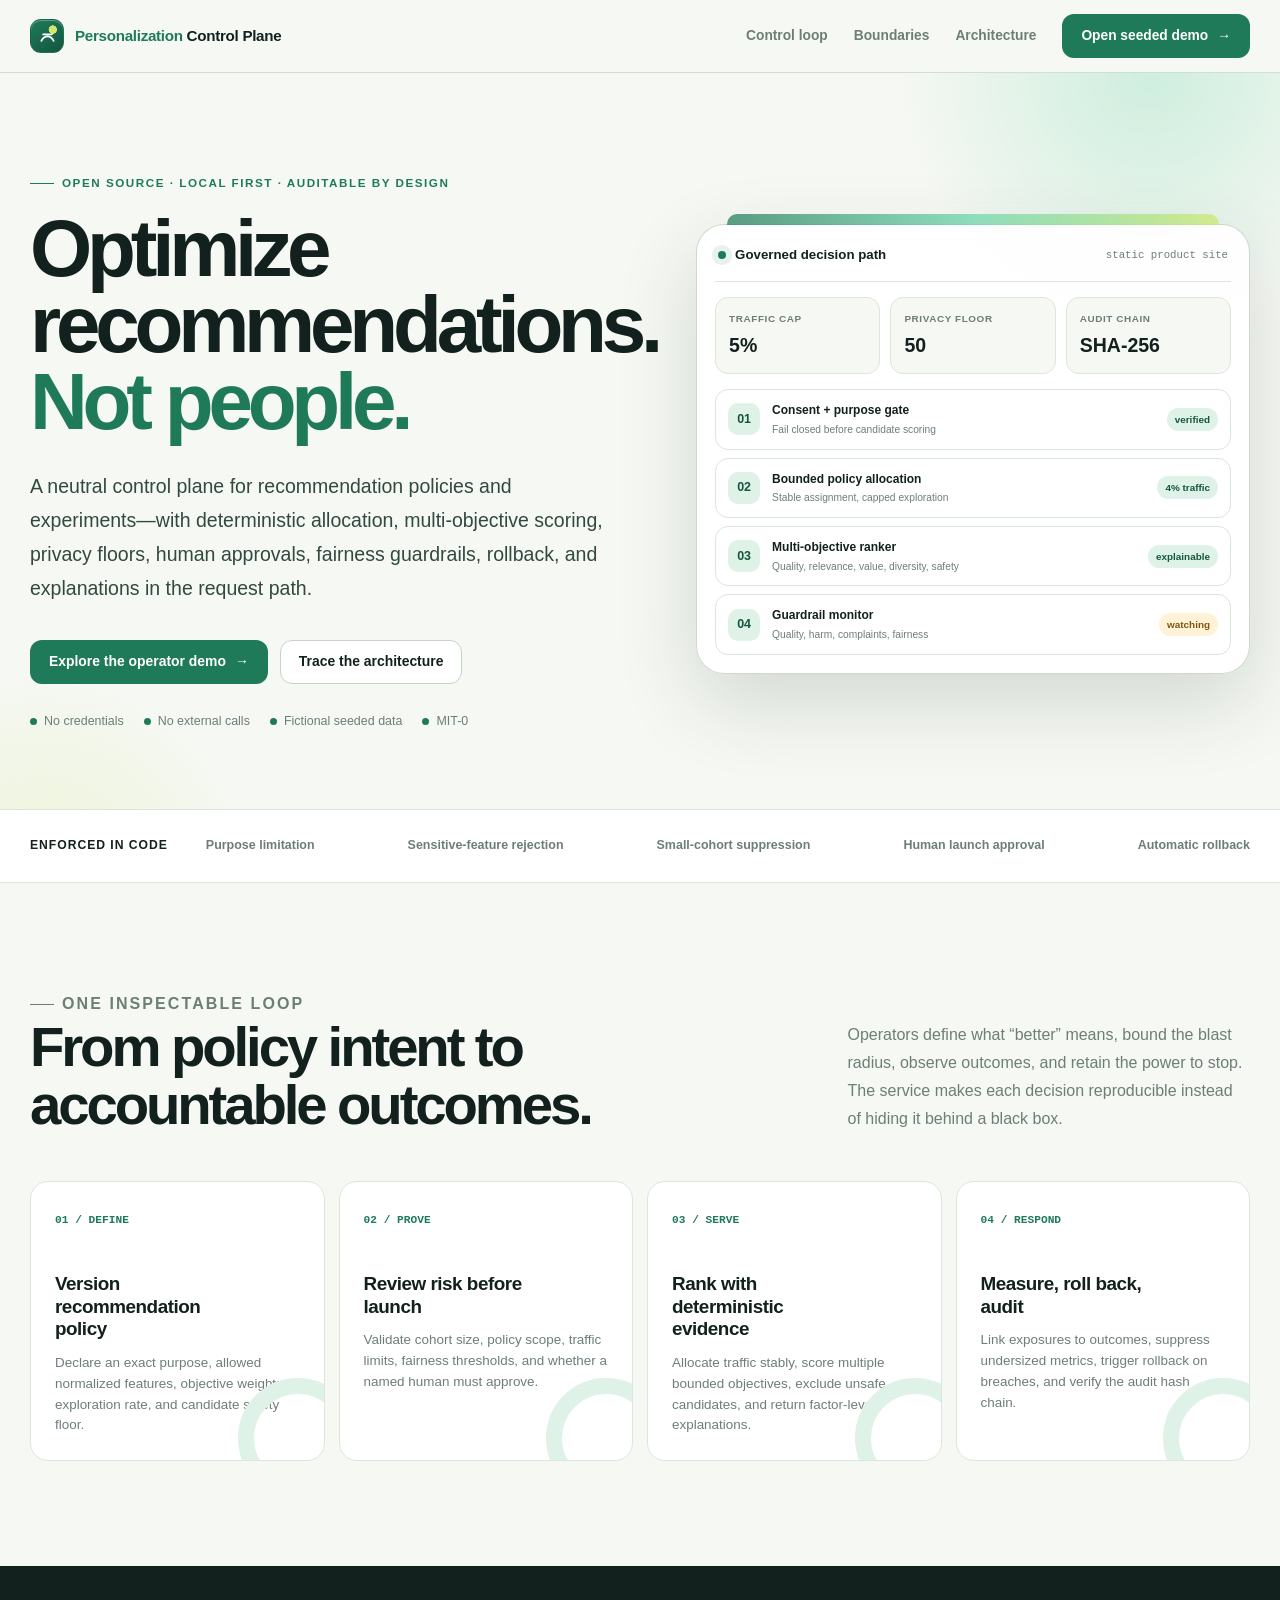
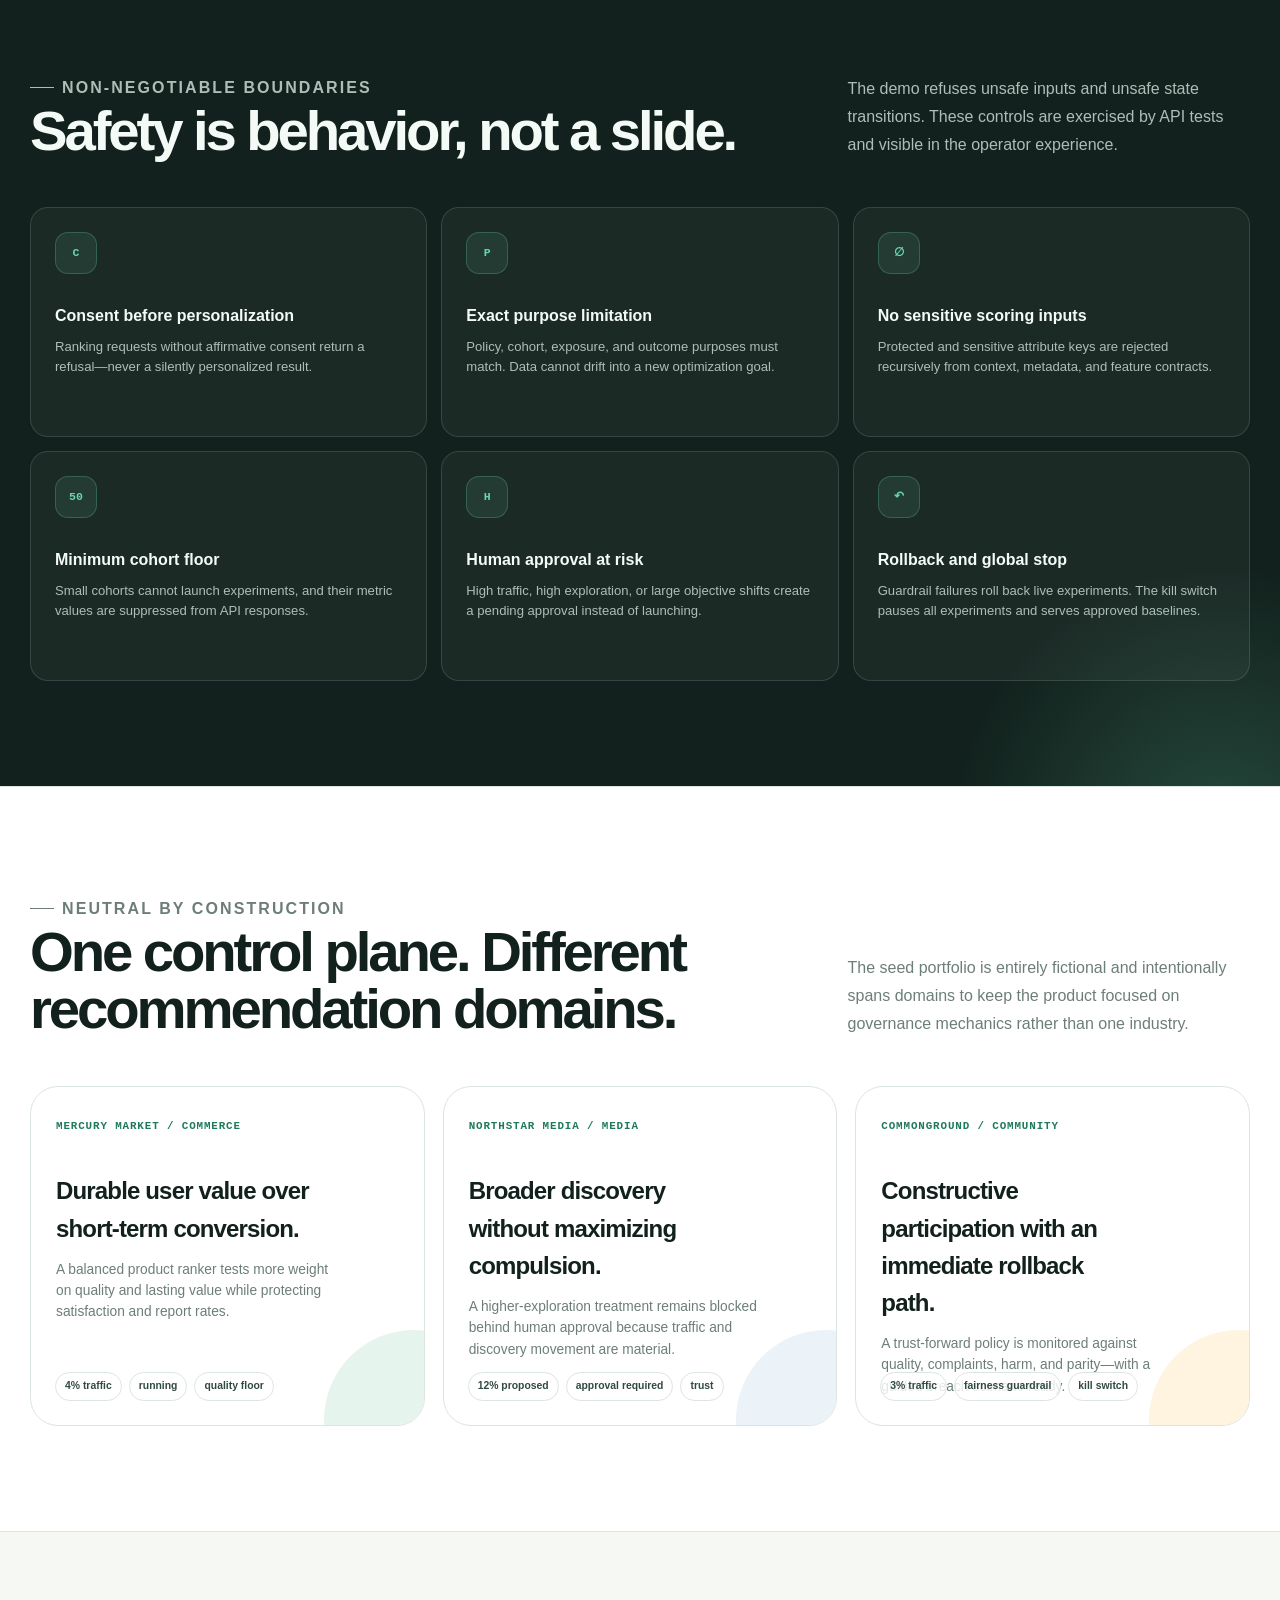
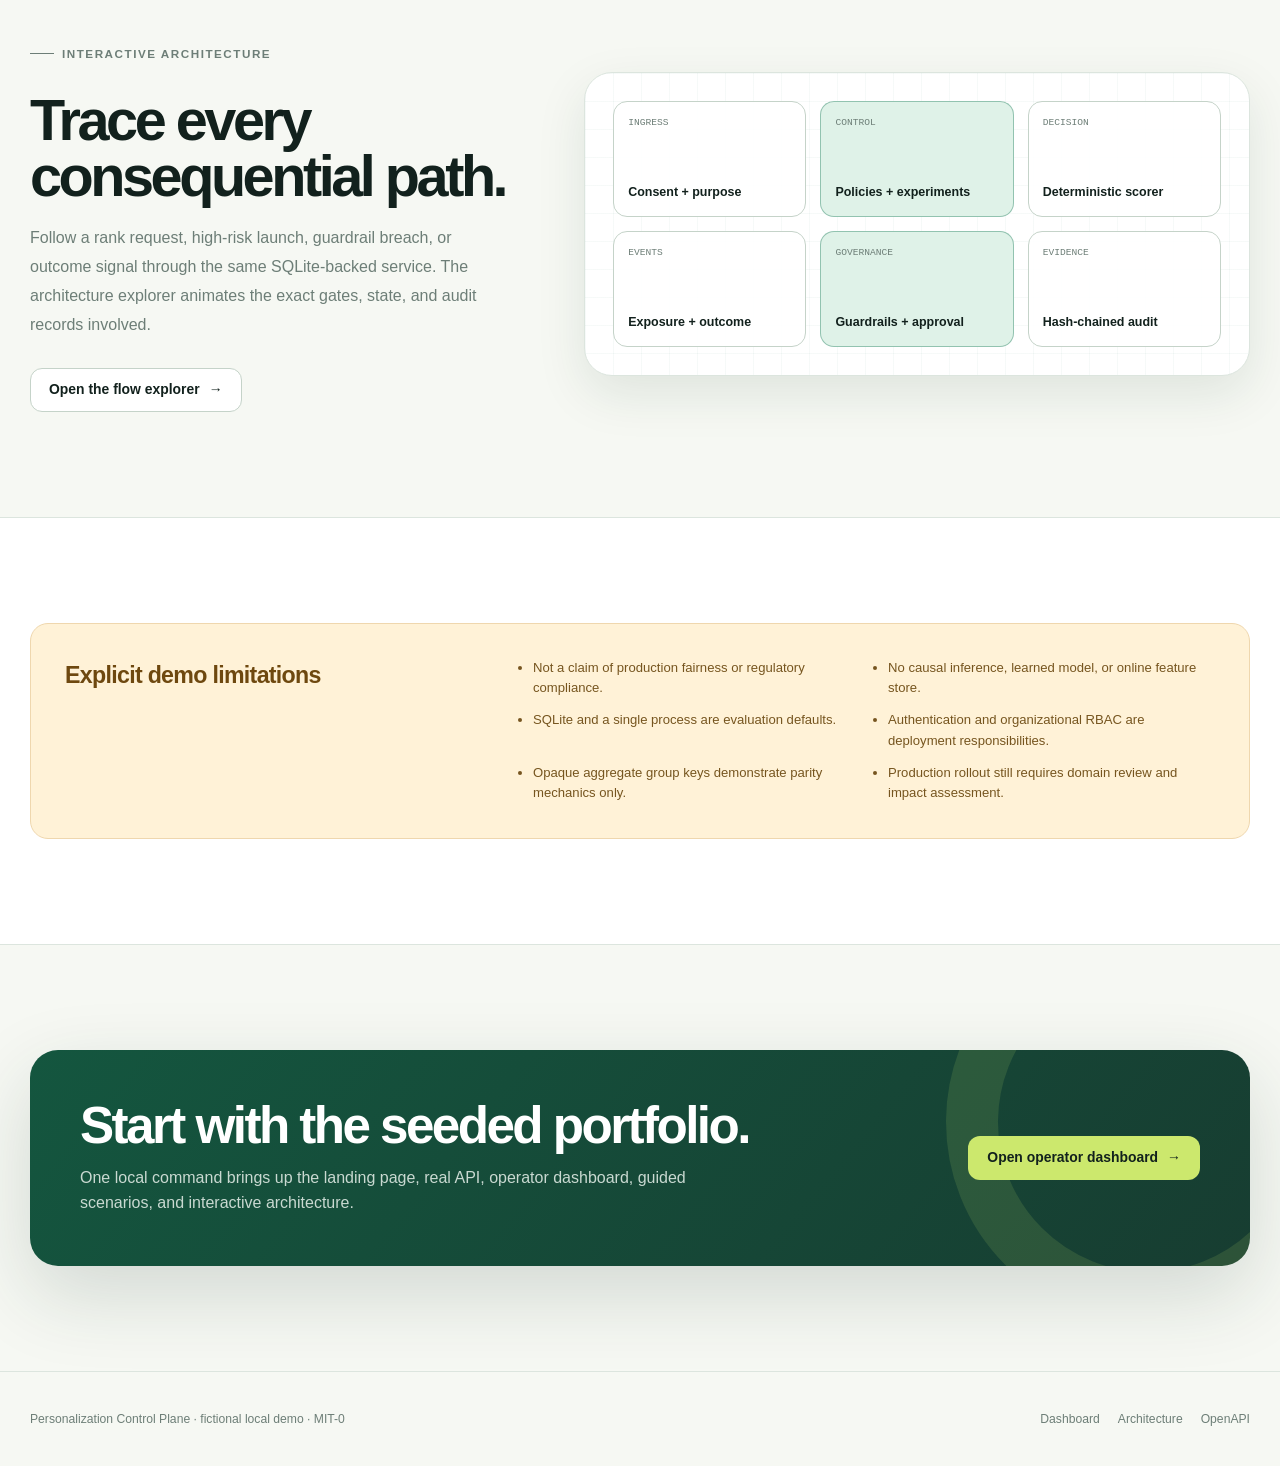
==== commit f0b960e8: "fix: prevent landing hero content overlap" ====
--- a/site/index.html
+++ b/site/index.html
@@ -5,6 +5,10 @@
     <meta name="viewport" content="width=device-width, initial-scale=1">
     <meta name="description" content="An open-source control plane for governed recommendation policies, experiments, guardrails, approvals, and deterministic ranking.">
     <meta name="theme-color" content="#f6f8f3">
+    <link rel="canonical" href="https://hk-775.github.io/personalization-control-plane/">
+    <meta property="og:title" content="Personalization Control Plane">
+    <meta property="og:description" content="Governed recommendation optimization with deterministic ranking, bounded experiments, human approval, guardrails, rollback, and audit evidence.">
+    <meta property="og:image" content="https://hk-775.github.io/personalization-control-plane/assets/system-architecture.png">
     <title>Personalization Control Plane</title>
     <link rel="icon" href="data:image/svg+xml,%3Csvg xmlns='http://www.w3.org/2000/svg' viewBox='0 0 32 32'%3E%3Crect width='32' height='32' rx='9' fill='%231f7a5a'/%3E%3Cpath d='M8 20c4-8 12-8 16 0M10 13h12' stroke='white' stroke-width='2.2' fill='none' stroke-linecap='round'/%3E%3C/svg%3E">
     <link rel="stylesheet" href="assets/styles.css">
@@ -36,7 +40,7 @@
       <section class="hero">
         <div class="container hero__grid">
           <div class="hero__copy reveal">
-            <p class="eyebrow">Open source · local first · auditable by design</p>
+            <p class="eyebrow"><span>Open source · local first · auditable by design</span></p>
             <h1>Optimize recommendations. <em>Not people.</em></h1>
             <p class="hero__lede">
               A neutral control plane for recommendation policies and experiments—with
--- a/site/assets/styles.css
+++ b/site/assets/styles.css
@@ -303,13 +303,19 @@
   gap: clamp(42px, 7vw, 94px);
 }
 
+.hero__copy,
+.control-preview {
+  min-width: 0;
+}
+
 .hero h1 {
   max-width: 760px;
   margin: 0;
-  font-size: clamp(3.2rem, 6.7vw, 6.2rem);
+  font-size: clamp(3.2rem, 6.7vw, 5rem);
   font-weight: 810;
   letter-spacing: -0.065em;
   line-height: 0.96;
+  text-wrap: balance;
 }
 
 .hero h1 em {
@@ -2063,7 +2069,7 @@
 
 @media (max-width: 1100px) {
   .hero__grid {
-    grid-template-columns: 1fr;
+    grid-template-columns: minmax(0, 1fr);
   }
 
   .hero__copy {
@@ -2236,16 +2242,61 @@
   }
 
   .hero h1 {
-    font-size: clamp(2.75rem, 14vw, 4.3rem);
+    font-size: clamp(1.8rem, 9vw, 3.4rem);
+    letter-spacing: -0.055em;
+    line-height: 1;
+  }
+
+  .hero .eyebrow {
+    width: 100%;
+    align-items: flex-start;
+    font-size: 0.64rem;
+    letter-spacing: 0.08em;
+    line-height: 1.45;
+  }
+
+  .hero .eyebrow::before {
+    flex: 0 0 20px;
+    margin-top: 0.65em;
+  }
+
+  .hero .eyebrow > span {
+    min-width: 0;
+    flex: 1;
+  }
+
+  .hero__actions {
+    display: grid;
+    grid-template-columns: 1fr;
+  }
+
+  .hero__actions .button {
+    width: 100%;
   }
 
   .control-preview {
+    width: 100%;
     padding: 13px;
     border-radius: 20px;
   }
 
+  .preview__bar {
+    align-items: flex-start;
+    flex-direction: column;
+    gap: 6px;
+  }
+
   .preview__metrics {
     grid-template-columns: 1fr;
+  }
+
+  .flow-row {
+    grid-template-columns: 34px minmax(0, 1fr);
+  }
+
+  .flow-row .status-pill {
+    grid-column: 2;
+    justify-self: start;
   }
 
   .trust-bar__inner {
@@ -2303,6 +2354,37 @@
   .arch-lanes {
     grid-template-columns: 1fr;
   }
+}
+
+.architecture-artifact-section {
+  border-top: 1px solid var(--line);
+}
+
+.architecture-figure {
+  margin: 34px 0 0;
+  padding: 18px;
+  border: 1px solid var(--line);
+  border-radius: 22px;
+  background: #fff;
+  box-shadow: var(--shadow);
+}
+
+.architecture-figure img {
+  display: block;
+  width: 100%;
+  height: auto;
+  border-radius: 12px;
+}
+
+.architecture-figure figcaption {
+  padding: 16px 4px 2px;
+  color: var(--muted);
+  text-align: center;
+}
+
+.architecture-figure a {
+  color: var(--green);
+  font-weight: 700;
 }
 
 @media (prefers-reduced-motion: reduce) {
